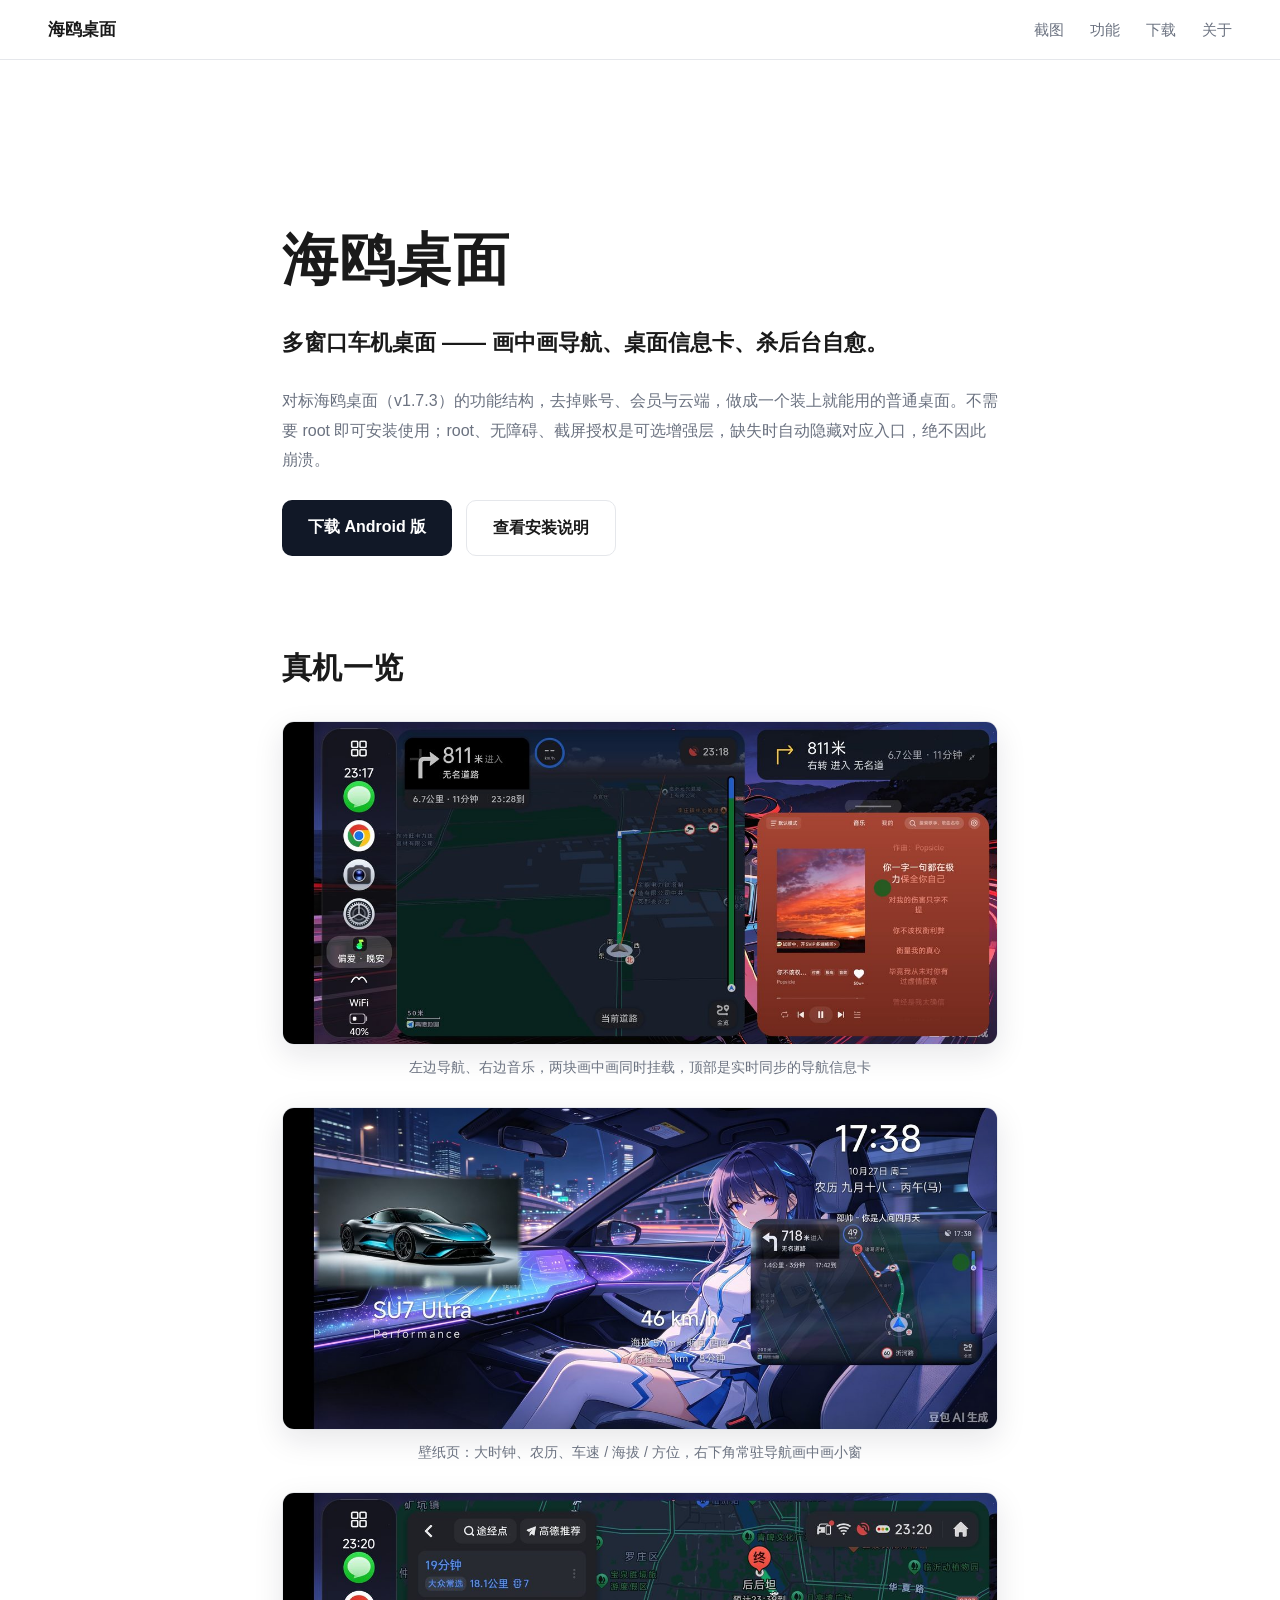
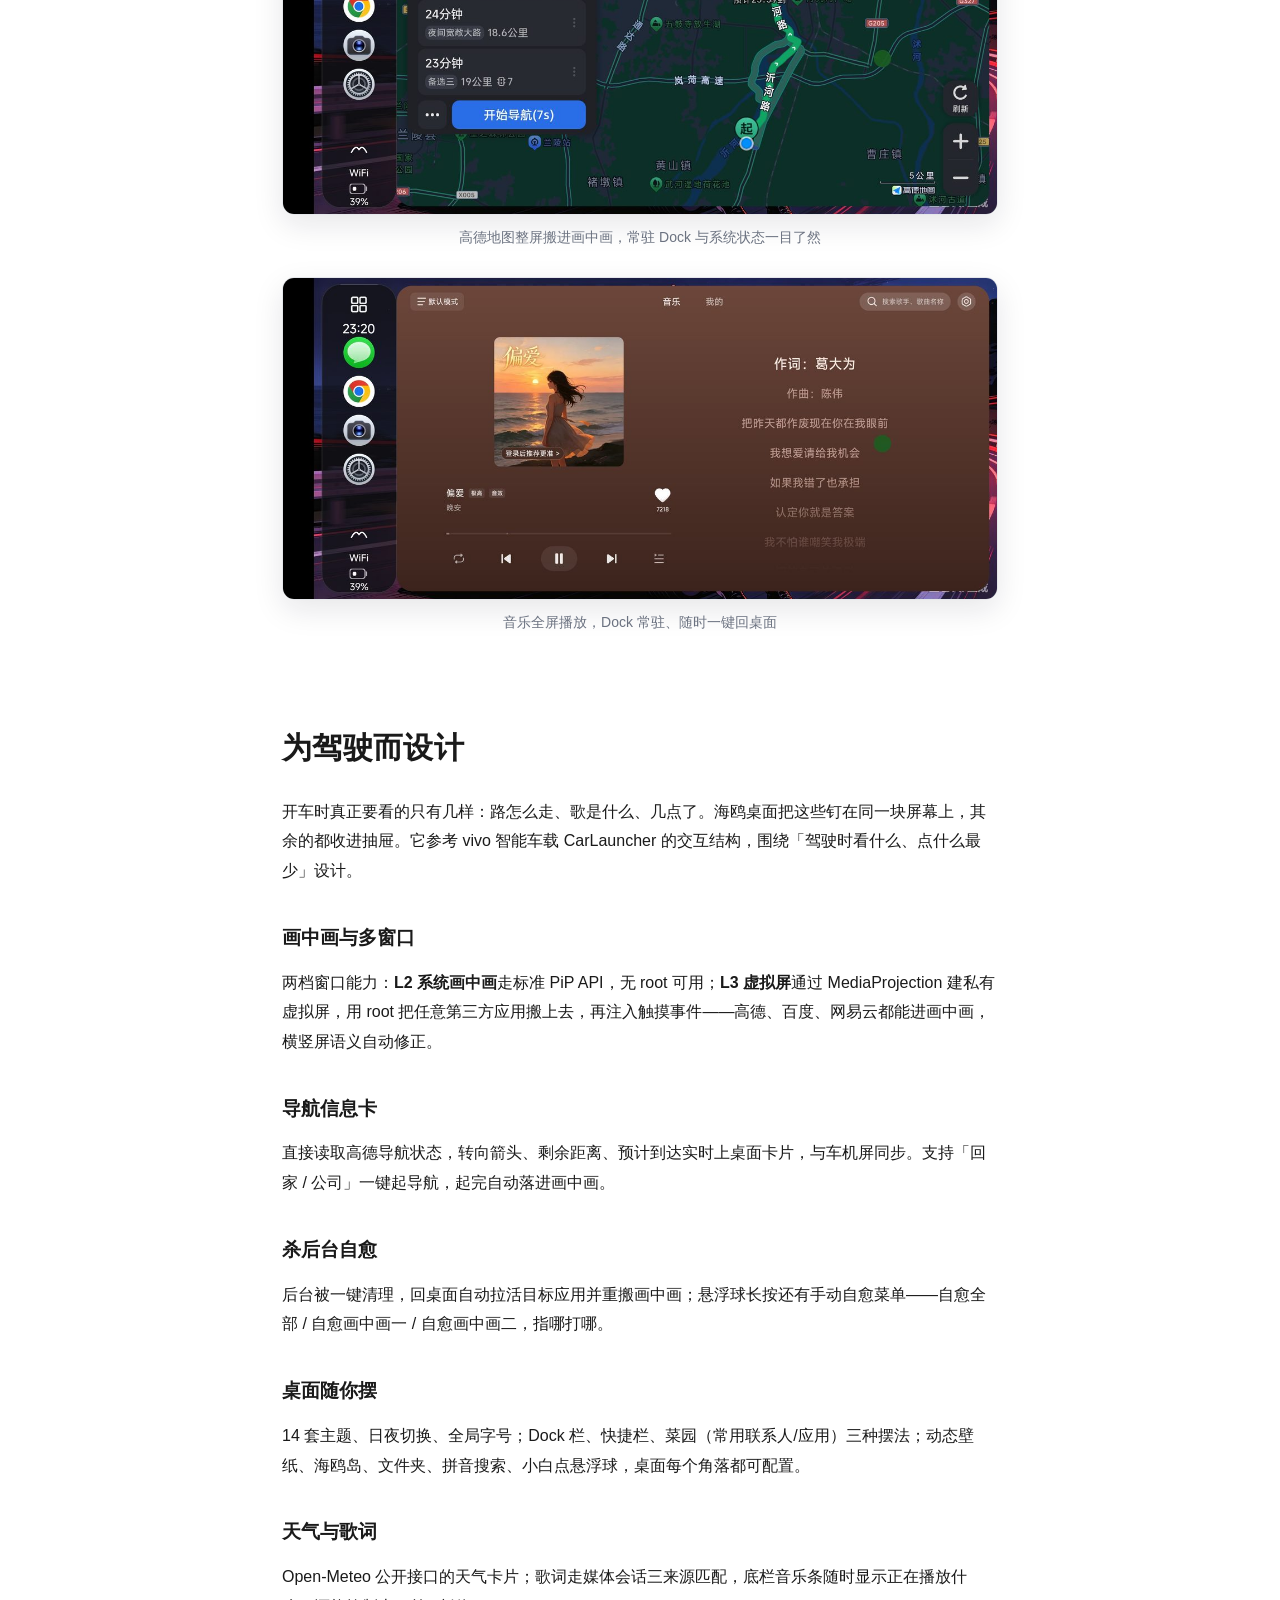
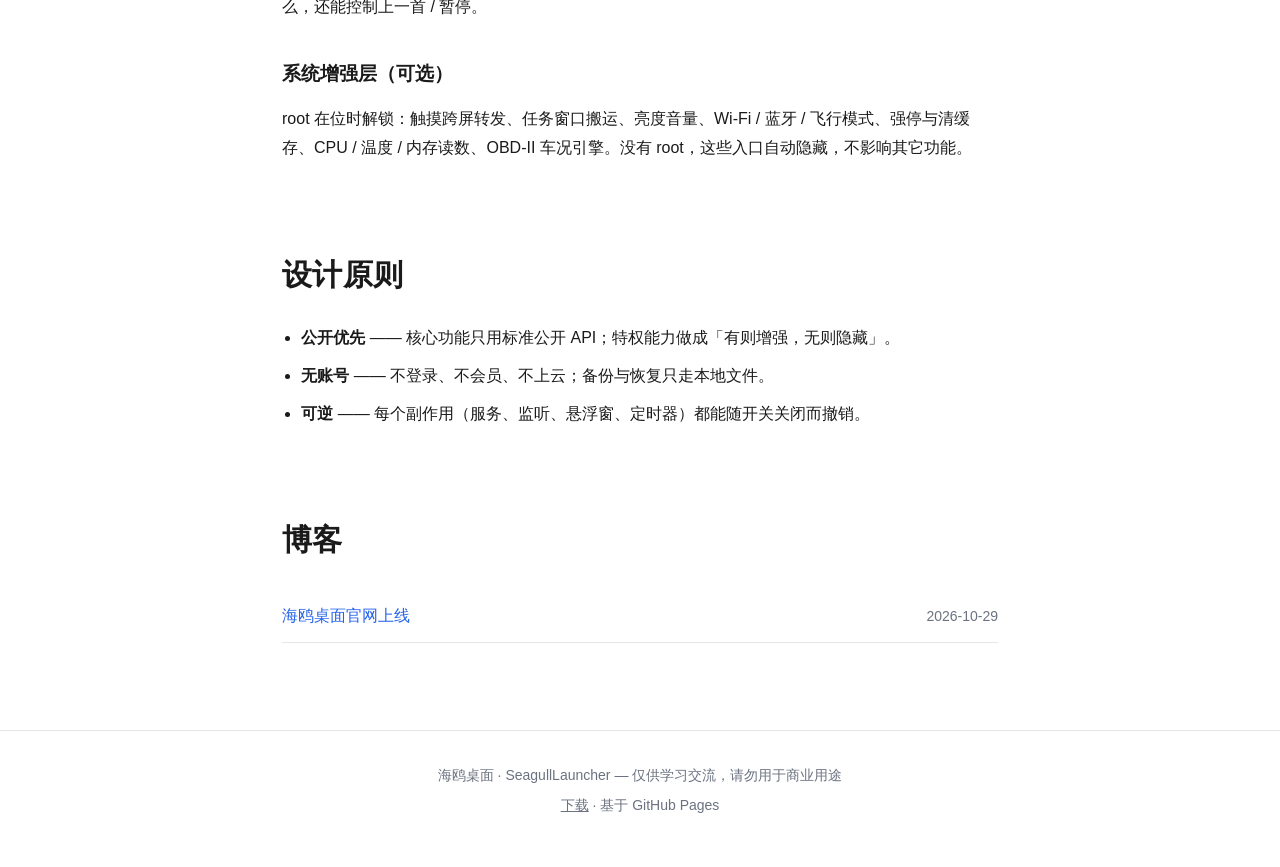
==== index.html @ 924c70ad "清理仓库链接：仓库转私密，仅保留 APK 下载直链；移动端 560px 适配" ====
<!DOCTYPE html>
<html lang="zh-CN">
<head>
  <meta charset="utf-8">
  <meta name="viewport" content="width=device-width, initial-scale=1, viewport-fit=cover">
  <title>海鸥桌面 — 车机多窗口桌面</title>
  <meta name="description" content="海鸥桌面（SeagullLauncher）—— 安卓车机桌面启动器：高德画中画、导航信息卡、悬浮球自愈">
  <link rel="stylesheet" href="/css/style.css">
<meta name="generator" content="Hexo 8.1.2"></head>
<body>
  <nav class="topnav">
    <a class="brand" href="/">海鸥桌面</a>
    <div class="links">
      <a href="/#shots">截图</a>
      <a href="/#features">功能</a>
      <a href="/download/">下载</a>
      <a href="/about/">关于</a>
    </div>
  </nav>
  <main class="wrap">
    <section class="hero">
  <h1>海鸥桌面</h1>
  <p class="tagline">多窗口车机桌面 —— 画中画导航、桌面信息卡、杀后台自愈。</p>
  <p class="sub">对标海鸥桌面（v1.7.3）的功能结构，去掉账号、会员与云端，做成一个装上就能用的普通桌面。不需要 root 即可安装使用；root、无障碍、截屏授权是可选增强层，缺失时自动隐藏对应入口，绝不因此崩溃。</p>
  <p class="cta">
    <a class="btn primary" target="_blank" rel="noopener" href="https://github.com/canfunan/seagull-desktop/releases/latest/download/SeagullLauncher.apk">下载 Android 版</a>
    <a class="btn ghost" href="/download/">查看安装说明</a>
  </p>
</section>

<section id="shots">
  <h2>真机一览</h2>
  <figure>
    <img src="/images/shot-pip.jpg" alt="导航与音乐双画中画 + 顶部导航卡" loading="lazy">
    <figcaption>左边导航、右边音乐，两块画中画同时挂载，顶部是实时同步的导航信息卡</figcaption>
  </figure>
  <figure>
    <img src="/images/shot-wallpaper.jpg" alt="动态壁纸页：时钟、车速海拔与导航画中画卡片" loading="lazy">
    <figcaption>壁纸页：大时钟、农历、车速 / 海拔 / 方位，右下角常驻导航画中画小窗</figcaption>
  </figure>
  <figure>
    <img src="/images/shot-amap.jpg" alt="高德地图整屏挂载" loading="lazy">
    <figcaption>高德地图整屏搬进画中画，常驻 Dock 与系统状态一目了然</figcaption>
  </figure>
  <figure>
    <img src="/images/shot-music.jpg" alt="车机音乐播放页" loading="lazy">
    <figcaption>音乐全屏播放，Dock 常驻、随时一键回桌面</figcaption>
  </figure>
</section>

<section id="features">
  <h2>为驾驶而设计</h2>
  <p>开车时真正要看的只有几样：路怎么走、歌是什么、几点了。海鸥桌面把这些钉在同一块屏幕上，其余的都收进抽屉。它参考 vivo 智能车载 CarLauncher 的交互结构，围绕「驾驶时看什么、点什么最少」设计。</p>

  <h3>画中画与多窗口</h3>
  <p>两档窗口能力：<strong>L2 系统画中画</strong>走标准 PiP API，无 root 可用；<strong>L3 虚拟屏</strong>通过 MediaProjection 建私有虚拟屏，用 root 把任意第三方应用搬上去，再注入触摸事件——高德、百度、网易云都能进画中画，横竖屏语义自动修正。</p>

  <h3>导航信息卡</h3>
  <p>直接读取高德导航状态，转向箭头、剩余距离、预计到达实时上桌面卡片，与车机屏同步。支持「回家 / 公司」一键起导航，起完自动落进画中画。</p>

  <h3>杀后台自愈</h3>
  <p>后台被一键清理，回桌面自动拉活目标应用并重搬画中画；悬浮球长按还有手动自愈菜单——自愈全部 / 自愈画中画一 / 自愈画中画二，指哪打哪。</p>

  <h3>桌面随你摆</h3>
  <p>14 套主题、日夜切换、全局字号；Dock 栏、快捷栏、菜园（常用联系人/应用）三种摆法；动态壁纸、海鸥岛、文件夹、拼音搜索、小白点悬浮球，桌面每个角落都可配置。</p>

  <h3>天气与歌词</h3>
  <p>Open-Meteo 公开接口的天气卡片；歌词走媒体会话三来源匹配，底栏音乐条随时显示正在播放什么，还能控制上一首 / 暂停。</p>

  <h3>系统增强层（可选）</h3>
  <p>root 在位时解锁：触摸跨屏转发、任务窗口搬运、亮度音量、Wi-Fi / 蓝牙 / 飞行模式、强停与清缓存、CPU / 温度 / 内存读数、OBD-II 车况引擎。没有 root，这些入口自动隐藏，不影响其它功能。</p>
</section>

<section id="principles">
  <h2>设计原则</h2>
  <ul class="plain">
    <li><strong>公开优先</strong> —— 核心功能只用标准公开 API；特权能力做成「有则增强，无则隐藏」。</li>
    <li><strong>无账号</strong> —— 不登录、不会员、不上云；备份与恢复只走本地文件。</li>
    <li><strong>可逆</strong> —— 每个副作用（服务、监听、悬浮窗、定时器）都能随开关关闭而撤销。</li>
  </ul>
</section>

<section id="blog">
  <h2>博客</h2>
  <ul class="postlist">
    
      <li>
        <a href="/2026/10/29/hello-seagull/">海鸥桌面官网上线</a>
        <time>2026-10-29</time>
      </li>
    
  </ul>
</section>

  </main>
  <footer class="foot">
    <p>海鸥桌面 · SeagullLauncher — 仅供学习交流，请勿用于商业用途</p>
    <p><a href="/download/">下载</a> · 基于 GitHub Pages</p>
  </footer>
</body>
</html>
---- css/style.css ----
/* 海鸥桌面官网 —— 仿纯纯写作官网的文档式排版 */
:root {
  --ink: #1a1a1a;
  --muted: #6b7280;
  --link: #2563eb;
  --line: #e5e7eb;
  --bg: #ffffff;
  --accent: #111827;
}
* { box-sizing: border-box; }
html { -webkit-text-size-adjust: 100%; }
body {
  margin: 0;
  background: var(--bg);
  color: var(--ink);
  font: 16px/1.85 -apple-system, BlinkMacSystemFont, "Segoe UI", "PingFang SC", "Hiragino Sans GB", "Microsoft YaHei", "Noto Sans CJK SC", sans-serif;
}

/* 顶栏 */
.topnav {
  position: sticky; top: 0; z-index: 50;
  display: flex; align-items: center; justify-content: space-between;
  padding: 14px clamp(16px, 5vw, 48px);
  background: rgba(255,255,255,.82);
  backdrop-filter: saturate(1.4) blur(12px);
  border-bottom: 1px solid var(--line);
}
.topnav .brand { font-weight: 700; font-size: 17px; color: var(--ink); text-decoration: none; }
.topnav .links { display: flex; gap: clamp(12px, 2.5vw, 26px); flex-wrap: wrap; }
.topnav .links a { color: var(--muted); text-decoration: none; font-size: 15px; }
.topnav .links a:hover { color: var(--ink); }

/* 主列 */
.wrap { max-width: 780px; margin: 0 auto; padding: clamp(28px, 6vw, 64px) clamp(16px, 4vw, 32px) 80px; }

/* Hero */
.hero h1 { font-size: clamp(38px, 7vw, 56px); margin: .2em 0; letter-spacing: .02em; }
.hero .tagline { font-size: clamp(18px, 3vw, 22px); color: var(--ink); margin: .4em 0 1em; font-weight: 600; }
.hero .sub { color: var(--muted); font-size: 16px; margin-bottom: 1.6em; }
.cta { display: flex; gap: 14px; flex-wrap: wrap; }
.btn {
  display: inline-block; padding: 12px 26px; border-radius: 10px;
  text-decoration: none; font-size: 16px; font-weight: 600;
  transition: transform .12s ease, box-shadow .12s ease;
}
.btn.primary { background: var(--accent); color: #fff; }
.btn.primary:hover { transform: translateY(-1px); box-shadow: 0 6px 18px rgba(17,24,39,.22); }
.btn.ghost { color: var(--ink); border: 1px solid var(--line); }
.btn.ghost:hover { border-color: var(--muted); }

/* 分节 */
section { margin-top: clamp(44px, 8vw, 84px); }
h2 { font-size: clamp(24px, 4vw, 30px); margin: 0 0 .7em; letter-spacing: .01em; }
h3 { font-size: 19px; margin: 1.8em 0 .5em; }
p { margin: .8em 0; }
a { color: var(--link); }
strong { font-weight: 650; }
ul.plain { padding-left: 1.2em; margin: .6em 0; }
ul.plain li { margin: .5em 0; }

/* 截图 */
figure { margin: 26px 0; }
figure img {
  width: 100%; height: auto; display: block;
  border-radius: 12px;
  border: 1px solid var(--line);
  box-shadow: 0 10px 30px rgba(17,24,39,.10);
}
figcaption { text-align: center; color: var(--muted); font-size: 14px; margin-top: 10px; }

/* 博客列表 */
ul.postlist { list-style: none; padding: 0; margin: .4em 0; }
ul.postlist li {
  display: flex; justify-content: space-between; gap: 16px; align-items: baseline;
  padding: 12px 0; border-bottom: 1px solid var(--line);
}
ul.postlist a { text-decoration: none; font-weight: 550; }
ul.postlist time { color: var(--muted); font-size: 14px; white-space: nowrap; }

/* 文档页（下载/关于/文章） */
.doc h1 { font-size: clamp(26px, 5vw, 34px); margin-top: 0; }
.doc .meta { color: var(--muted); font-size: 14px; }
.doc img { max-width: 100%; height: auto; border-radius: 10px; }
.doc table { border-collapse: collapse; width: 100%; }
.doc th, .doc td { border: 1px solid var(--line); padding: 8px 12px; text-align: left; }
.doc code { background: #f3f4f6; border-radius: 5px; padding: 2px 7px; font-size: 90%; }
.doc pre { background: #f8f9fb; border: 1px solid var(--line); border-radius: 10px; padding: 14px 16px; overflow-x: auto; }
.doc pre code { background: none; padding: 0; }
.doc blockquote { margin: 1em 0; padding: .2em 1em; border-left: 3px solid var(--line); color: var(--muted); }

/* 大下载按钮（下载页复用） */
.dl-big { margin: 2rem 0; text-align: center; }
.dl-btn {
  display: inline-block; padding: 1rem 2.6rem; font-size: 1.15rem; border-radius: 10px;
  background: var(--accent); color: #fff !important; text-decoration: none; font-weight: 600;
}
.dl-btn:hover { transform: translateY(-1px); box-shadow: 0 6px 18px rgba(17,24,39,.22); }

/* 页脚 */
.foot {
  border-top: 1px solid var(--line);
  padding: 28px clamp(16px, 5vw, 48px) 44px;
  color: var(--muted); font-size: 14px; text-align: center;
}
.foot p { margin: .3em 0; }
.foot a { color: var(--muted); }

@media (max-width: 560px) {
  .topnav { padding: 12px 16px; }
  .topnav .brand { font-size: 16px; }
  .topnav .links { gap: 14px; }
  .topnav .links a { font-size: 13.5px; }
  .hero h1 { font-size: 34px; }
  .hero .tagline { font-size: 17px; }
  .cta .btn { display: block; width: 100%; text-align: center; }
  ul.postlist li { flex-direction: column; gap: 2px; }
  .dl-btn { display: block; width: 100%; }
  figure { margin: 18px 0; }
  .foot { padding: 22px 16px 36px; }
}
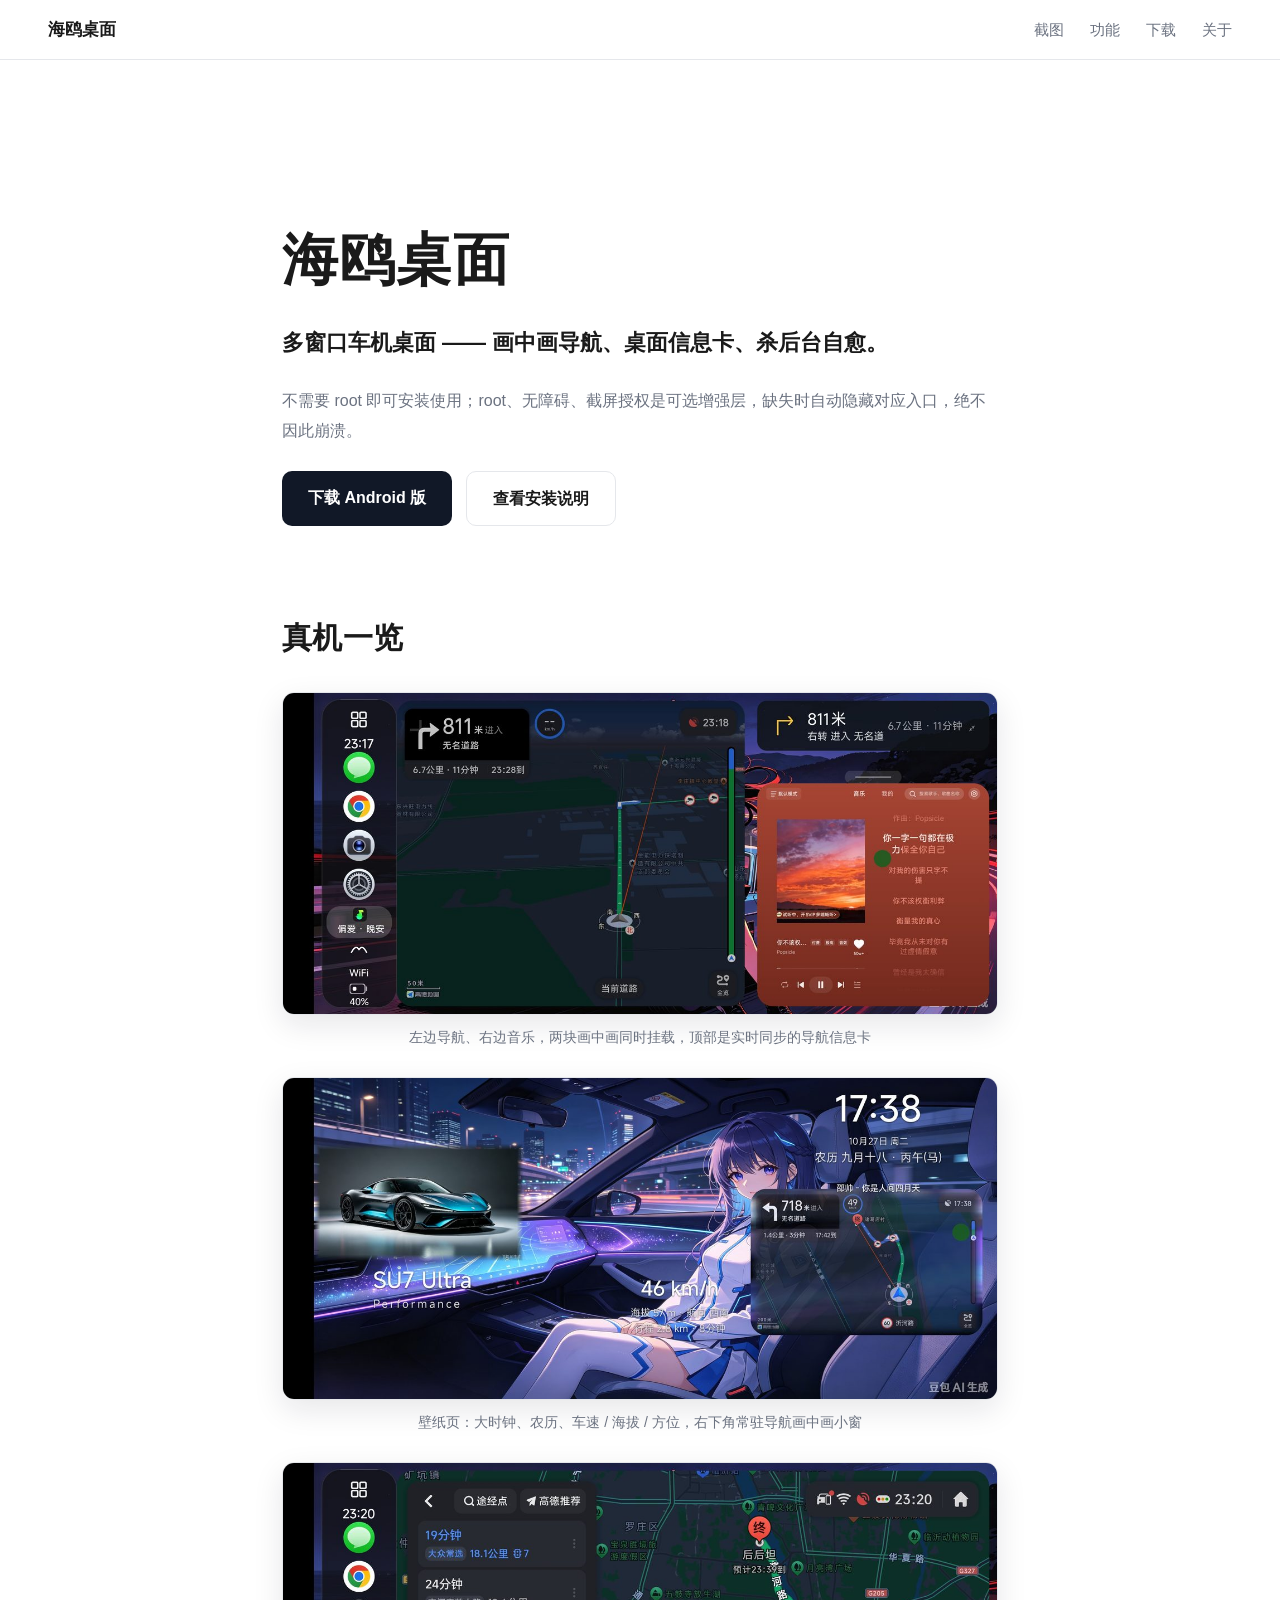
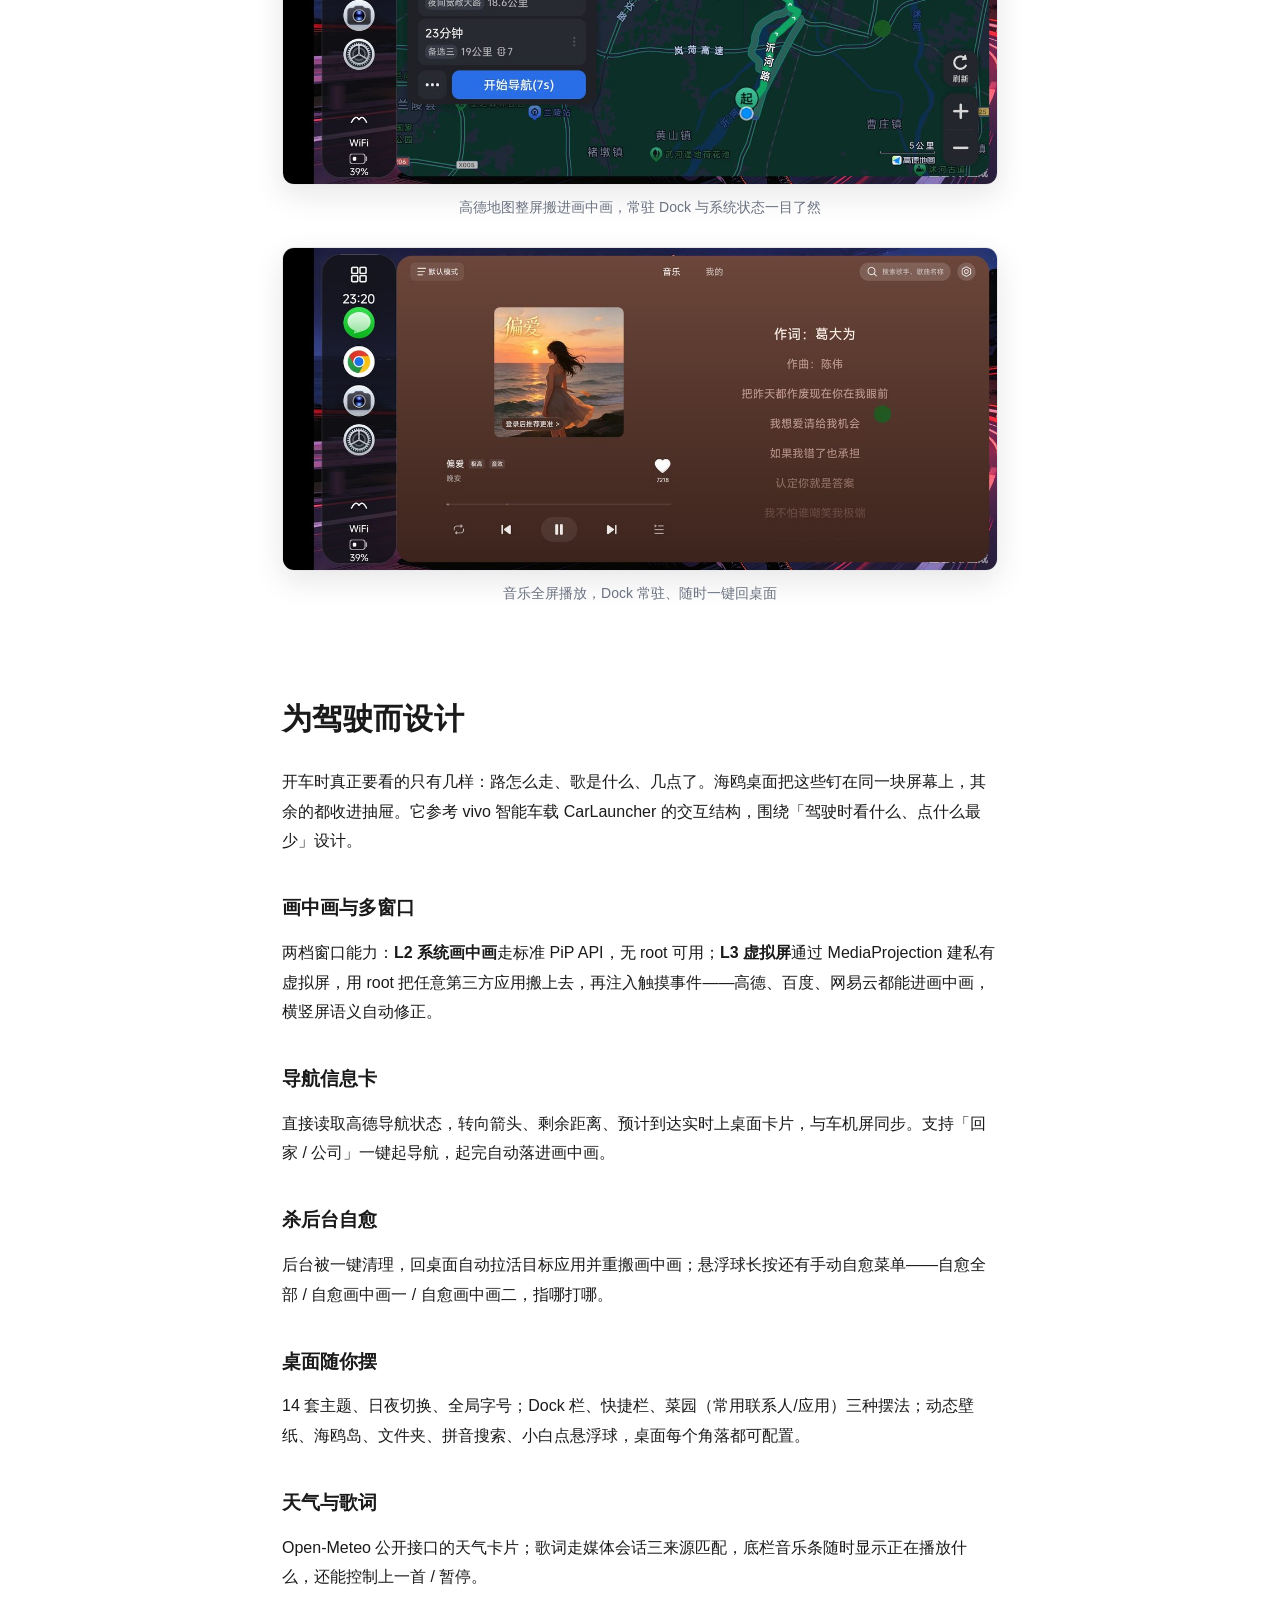
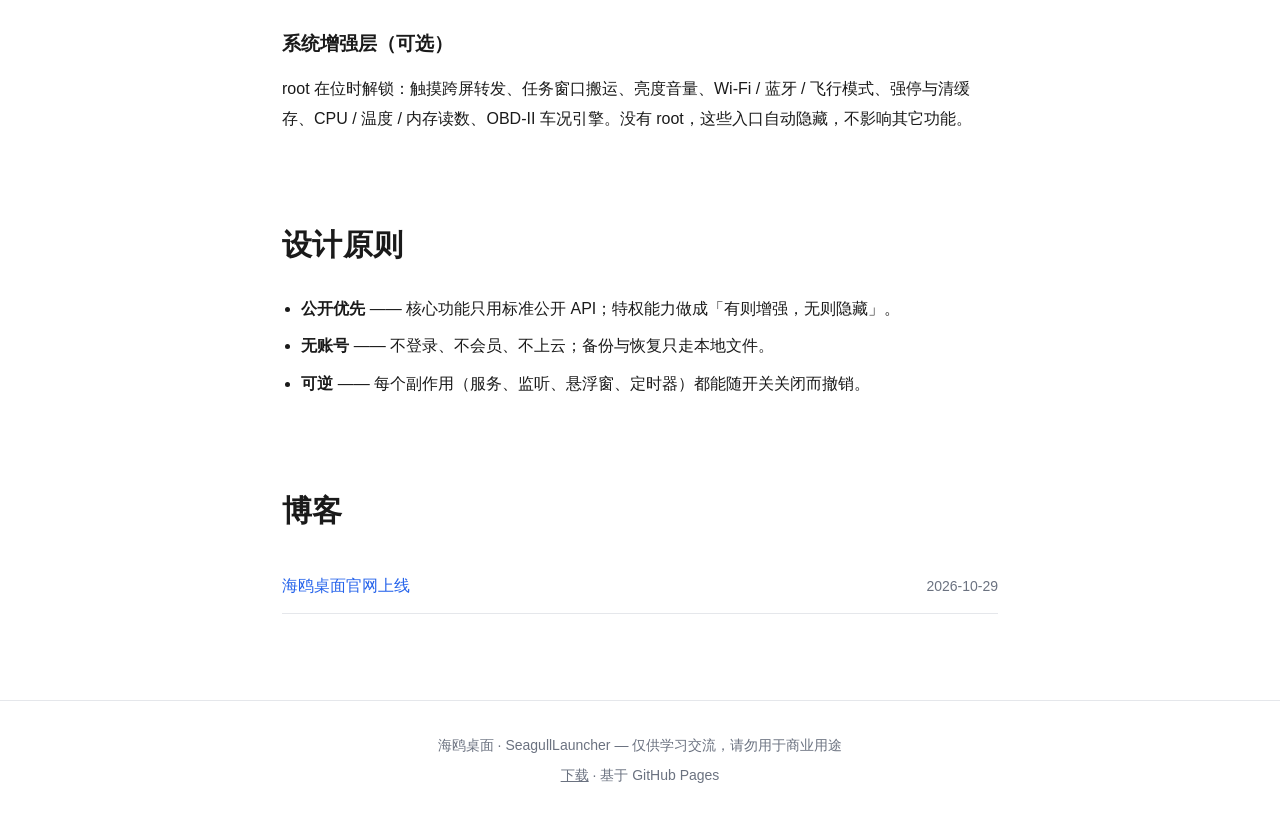
==== commit defe0d57: "删除对标海鸥桌面（cn.wayecai.launcher）的介绍语句" ====
--- a/index.html
+++ b/index.html
@@ -21,7 +21,7 @@
     <section class="hero">
   <h1>海鸥桌面</h1>
   <p class="tagline">多窗口车机桌面 —— 画中画导航、桌面信息卡、杀后台自愈。</p>
-  <p class="sub">对标海鸥桌面（v1.7.3）的功能结构，去掉账号、会员与云端，做成一个装上就能用的普通桌面。不需要 root 即可安装使用；root、无障碍、截屏授权是可选增强层，缺失时自动隐藏对应入口，绝不因此崩溃。</p>
+  <p class="sub">不需要 root 即可安装使用；root、无障碍、截屏授权是可选增强层，缺失时自动隐藏对应入口，绝不因此崩溃。</p>
   <p class="cta">
     <a class="btn primary" target="_blank" rel="noopener" href="https://github.com/canfunan/seagull-desktop/releases/latest/download/SeagullLauncher.apk">下载 Android 版</a>
     <a class="btn ghost" href="/download/">查看安装说明</a>
